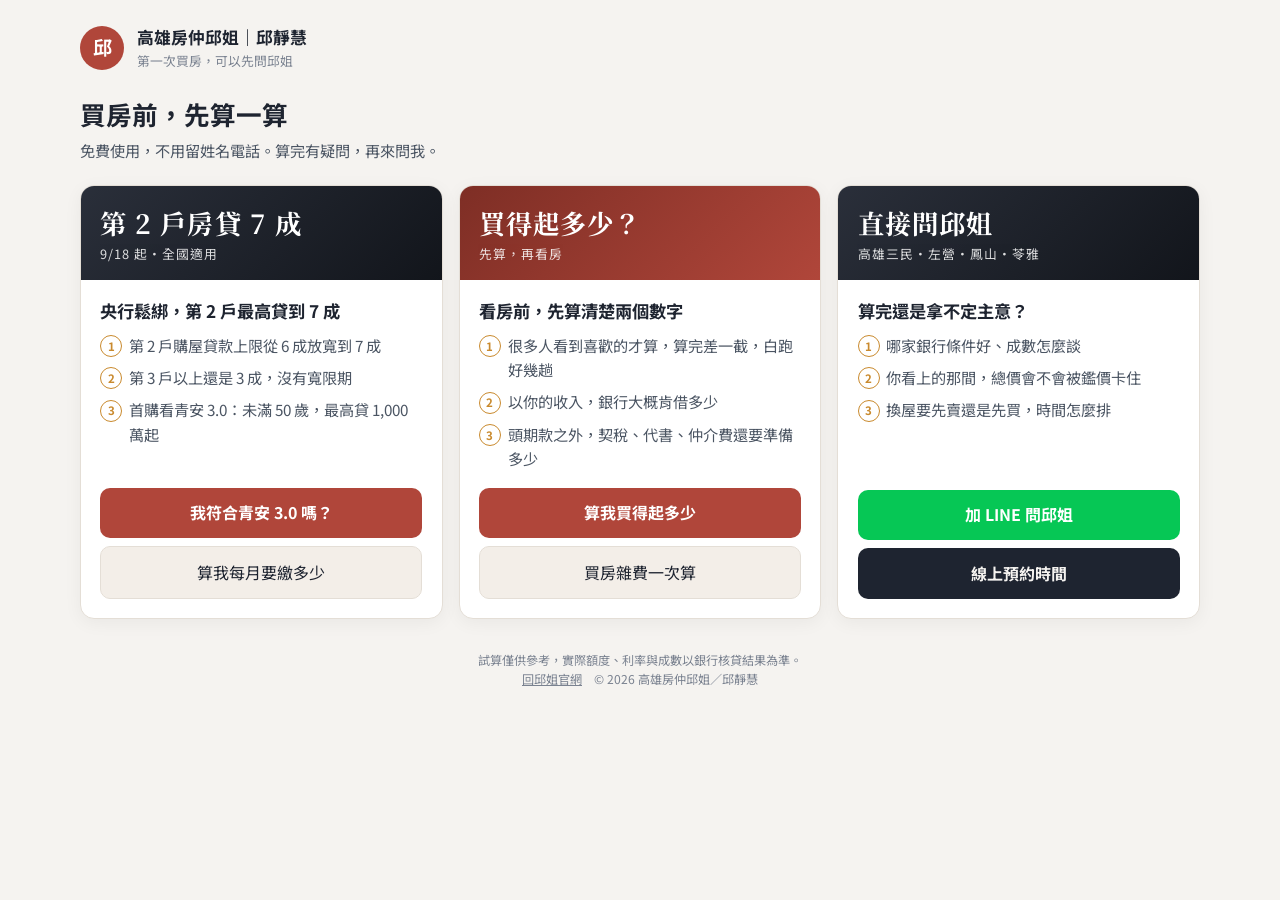
==== public/tools/index.html @ 11a91fba "上線買房試算工具：青安3.0檢測、買得起多少、買房雜費（/tools） 官網首頁加「買房試算」區塊、名片頁加入口按鈕。  Co-Authored-By: Claude Opus 5.5 <norepl" ====
<!DOCTYPE html>
<html lang="zh-Hant">
<head>
<meta charset="utf-8">
<meta name="viewport" content="width=device-width, initial-scale=1">
<title>買房試算工具｜高雄房仲邱姐</title>
<meta name="description" content="青安 3.0 資格檢測、第 2 戶房貸 7 成、買得起多少、買房雜費——高雄房仲邱姐的免費買房試算工具，不用留資料。">
<meta property="og:title" content="買房前先算一算｜高雄房仲邱姐">
<meta property="og:description" content="青安 3.0 資格、第 2 戶房貸 7 成、買得起多少、買房雜費，30 秒算給你看。">
<meta property="og:image" content="https://card-booking-zeta.vercel.app/site/og-image.png">
<link rel="preconnect" href="https://fonts.googleapis.com">
<link rel="preconnect" href="https://fonts.gstatic.com" crossorigin>
<link rel="stylesheet" href="https://fonts.googleapis.com/css2?family=Noto+Sans+TC:wght@400;500;700&family=Noto+Serif+TC:wght@700&display=swap">
<style>
  :root {
    --bg:#F5F3F0; --surface:#FFFFFF; --line:#E4DED6; --soft:#F3EEE8;
    --ink:#1E2430; --ink-mid:#4B5563; --ink-soft:#7A8290;
    --accent:#B0463A; --accent-dark:#7E2E25; --accent-ink:#FFFFFF; --num:#C98A2E;
  }
  @media (prefers-color-scheme: dark) {
    :root:not([data-theme="light"]) {
      --bg:#14161B; --surface:#1C1F26; --line:#2C3039; --soft:#2A2E37;
      --ink:#ECEEF2; --ink-mid:#B5BCC8; --ink-soft:#8A93A1;
      --accent:#E07A6C; --accent-dark:#5A2019; --accent-ink:#1A0F0D; --num:#E0AE6A;
    }
  }
  :root[data-theme="dark"] {
    --bg:#14161B; --surface:#1C1F26; --line:#2C3039; --soft:#2A2E37;
    --ink:#ECEEF2; --ink-mid:#B5BCC8; --ink-soft:#8A93A1;
    --accent:#E07A6C; --accent-dark:#5A2019; --accent-ink:#1A0F0D; --num:#E0AE6A;
  }
  * { box-sizing:border-box; }
  body { margin:0; background:var(--bg); color:var(--ink); font-family:"Noto Sans TC","Microsoft JhengHei",sans-serif; line-height:1.6; }
  .wrap { max-width:72rem; margin:0 auto; padding:1.5rem 16px 3rem; }
  header { display:flex; align-items:center; gap:.8rem; }
  .logo { width:44px; height:44px; border-radius:50%; background:var(--accent); color:var(--accent-ink);
    display:grid; place-items:center; font-weight:700; font-size:1.2rem; flex:none; text-decoration:none; }
  header a.name { font-weight:700; font-size:1.05rem; color:var(--ink); text-decoration:none; }
  header .sub { font-size:.8rem; color:var(--ink-soft); }
  h1 { font-size:1.6rem; margin:1.4rem 0 .2rem; }
  .lede { color:var(--ink-mid); margin:0 0 1.4rem; font-size:.95rem; }

  .cards { display:grid; grid-template-columns:repeat(auto-fill,minmax(270px,1fr)); gap:1rem; }
  .card { background:var(--surface); border:1px solid var(--line); border-radius:14px; overflow:hidden;
    display:flex; flex-direction:column; box-shadow:0 4px 18px rgba(0,0,0,.05); }
  .top { padding:1.3rem 1.2rem 1rem; color:#fff; background:linear-gradient(135deg,#2A2F3A,#12151B); }
  .top.red { background:linear-gradient(135deg,var(--accent-dark),#B0463A); }
  .top h2 { font-family:"Noto Serif TC",serif; font-size:1.65rem; margin:0; letter-spacing:.04em; line-height:1.3; }
  .top p { margin:.2rem 0 0; font-size:.8rem; opacity:.85; letter-spacing:.08em; }
  .body { padding:1.1rem 1.2rem .6rem; flex:1; }
  .body h3 { font-size:1.08rem; margin:0 0 .6rem; line-height:1.45; }
  .body ol { list-style:none; margin:0; padding:0; counter-reset:n; }
  .body li { counter-increment:n; position:relative; padding-left:1.8rem; margin-bottom:.5rem; font-size:.95rem; color:var(--ink-mid); }
  .body li::before { content:counter(n); position:absolute; left:0; top:.15rem; width:1.25rem; height:1.25rem;
    border:1.5px solid var(--num); color:var(--num); border-radius:50%; font-size:.72rem; display:grid; place-items:center; font-weight:700; }
  .btns { padding:0 1.2rem 1.2rem; display:flex; flex-direction:column; gap:.5rem; }
  .btn { display:block; text-align:center; text-decoration:none; font-size:1rem; padding:.78rem; border-radius:10px; }
  .btn.main { background:var(--accent); color:var(--accent-ink); font-weight:700; }
  .btn.sub { background:var(--soft); color:var(--ink); border:1px solid var(--line); }
  .btn.line { background:#06C755; color:#fff; font-weight:700; }
  .btn.tel { background:var(--ink); color:var(--bg); font-weight:700; }
  footer { text-align:center; font-size:.76rem; color:var(--ink-soft); margin-top:2rem; }
  footer a { color:inherit; }
</style>
</head>
<body>
<div class="wrap">
  <header>
    <a class="logo" href="/">邱</a>
    <div>
      <a class="name" href="/">高雄房仲邱姐｜邱靜慧</a>
      <div class="sub">第一次買房，可以先問邱姐</div>
    </div>
  </header>

  <h1>買房前，先算一算</h1>
  <p class="lede">免費使用，不用留姓名電話。算完有疑問，再來問我。</p>

  <div class="cards">
    <article class="card">
      <div class="top"><h2>第 2 戶房貸 7 成</h2><p>9/18 起・全國適用</p></div>
      <div class="body">
        <h3>央行鬆綁，第 2 戶最高貸到 7 成</h3>
        <ol>
          <li>第 2 戶購屋貸款上限從 6 成放寬到 7 成</li>
          <li>第 3 戶以上還是 3 成，沒有寬限期</li>
          <li>首購看青安 3.0：未滿 50 歲，最高貸 1,000 萬起</li>
        </ol>
      </div>
      <div class="btns">
        <a class="btn main" href="/tools/qingan">我符合青安 3.0 嗎？</a>
        <a class="btn sub" href="/tools/qingan#calc">算我每月要繳多少</a>
      </div>
    </article>

    <article class="card">
      <div class="top red"><h2>買得起多少？</h2><p>先算，再看房</p></div>
      <div class="body">
        <h3>看房前，先算清楚兩個數字</h3>
        <ol>
          <li>很多人看到喜歡的才算，算完差一截，白跑好幾趟</li>
          <li>以你的收入，銀行大概肯借多少</li>
          <li>頭期款之外，契稅、代書、仲介費還要準備多少</li>
        </ol>
      </div>
      <div class="btns">
        <a class="btn main" href="/tools/afford">算我買得起多少</a>
        <a class="btn sub" href="/tools/fees">買房雜費一次算</a>
      </div>
    </article>

    <article class="card">
      <div class="top"><h2>直接問邱姐</h2><p>高雄三民・左營・鳳山・苓雅</p></div>
      <div class="body">
        <h3>算完還是拿不定主意？</h3>
        <ol>
          <li>哪家銀行條件好、成數怎麼談</li>
          <li>你看上的那間，總價會不會被鑑價卡住</li>
          <li>換屋要先賣還是先買，時間怎麼排</li>
        </ol>
      </div>
      <div class="btns">
        <a class="btn line" href="https://line.me/R/ti/p/@530myzmv" target="_blank" rel="noopener">加 LINE 問邱姐</a>
        <a class="btn tel" href="/card/booking">線上預約時間</a>
      </div>
    </article>
  </div>

  <footer>
    試算僅供參考，實際額度、利率與成數以銀行核貸結果為準。<br>
    <a href="/">回邱姐官網</a>　© 2026 高雄房仲邱姐／邱靜慧
  </footer>
</div>
</body>
</html>
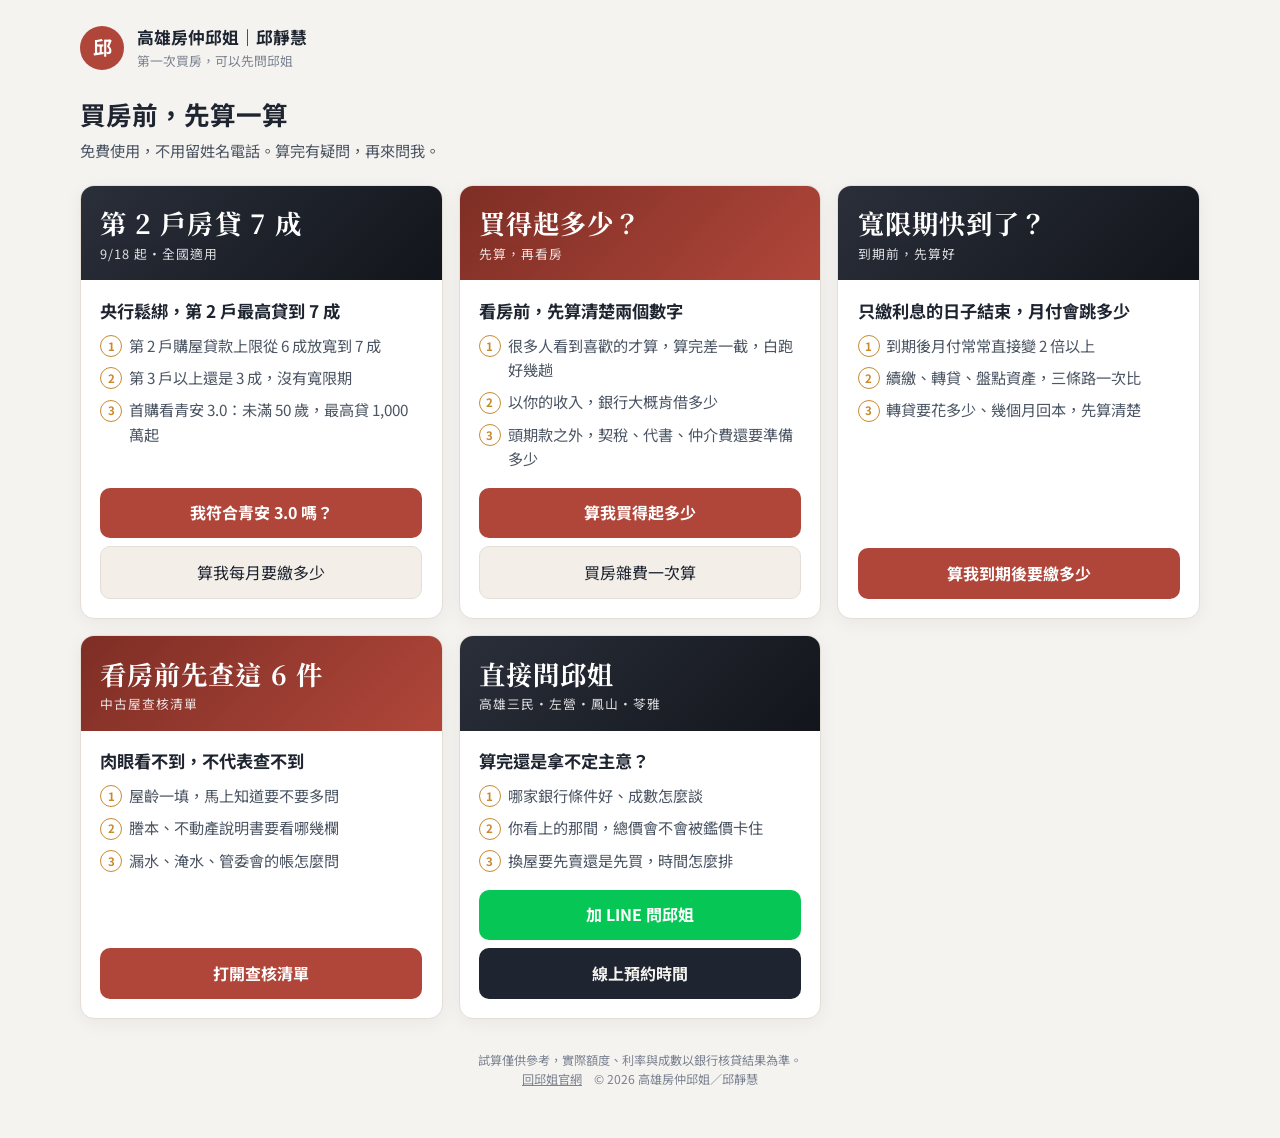
==== commit e2712c70: "新增寬限期到期試算、中古屋查核清單（/tools/grace、/tools/check） Co-Authored-By: Claude Opus 5.5 <noreply@anthropic.com>" ====
--- a/public/tools/index.html
+++ b/public/tools/index.html
@@ -110,6 +110,36 @@
     </article>
 
     <article class="card">
+      <div class="top"><h2>寬限期快到了？</h2><p>到期前，先算好</p></div>
+      <div class="body">
+        <h3>只繳利息的日子結束，月付會跳多少</h3>
+        <ol>
+          <li>到期後月付常常直接變 2 倍以上</li>
+          <li>續繳、轉貸、盤點資產，三條路一次比</li>
+          <li>轉貸要花多少、幾個月回本，先算清楚</li>
+        </ol>
+      </div>
+      <div class="btns">
+        <a class="btn main" href="/tools/grace">算我到期後要繳多少</a>
+      </div>
+    </article>
+
+    <article class="card">
+      <div class="top red"><h2>看房前先查這 6 件</h2><p>中古屋查核清單</p></div>
+      <div class="body">
+        <h3>肉眼看不到，不代表查不到</h3>
+        <ol>
+          <li>屋齡一填，馬上知道要不要多問</li>
+          <li>謄本、不動產說明書要看哪幾欄</li>
+          <li>漏水、淹水、管委會的帳怎麼問</li>
+        </ol>
+      </div>
+      <div class="btns">
+        <a class="btn main" href="/tools/check">打開查核清單</a>
+      </div>
+    </article>
+
+    <article class="card">
       <div class="top"><h2>直接問邱姐</h2><p>高雄三民・左營・鳳山・苓雅</p></div>
       <div class="body">
         <h3>算完還是拿不定主意？</h3>
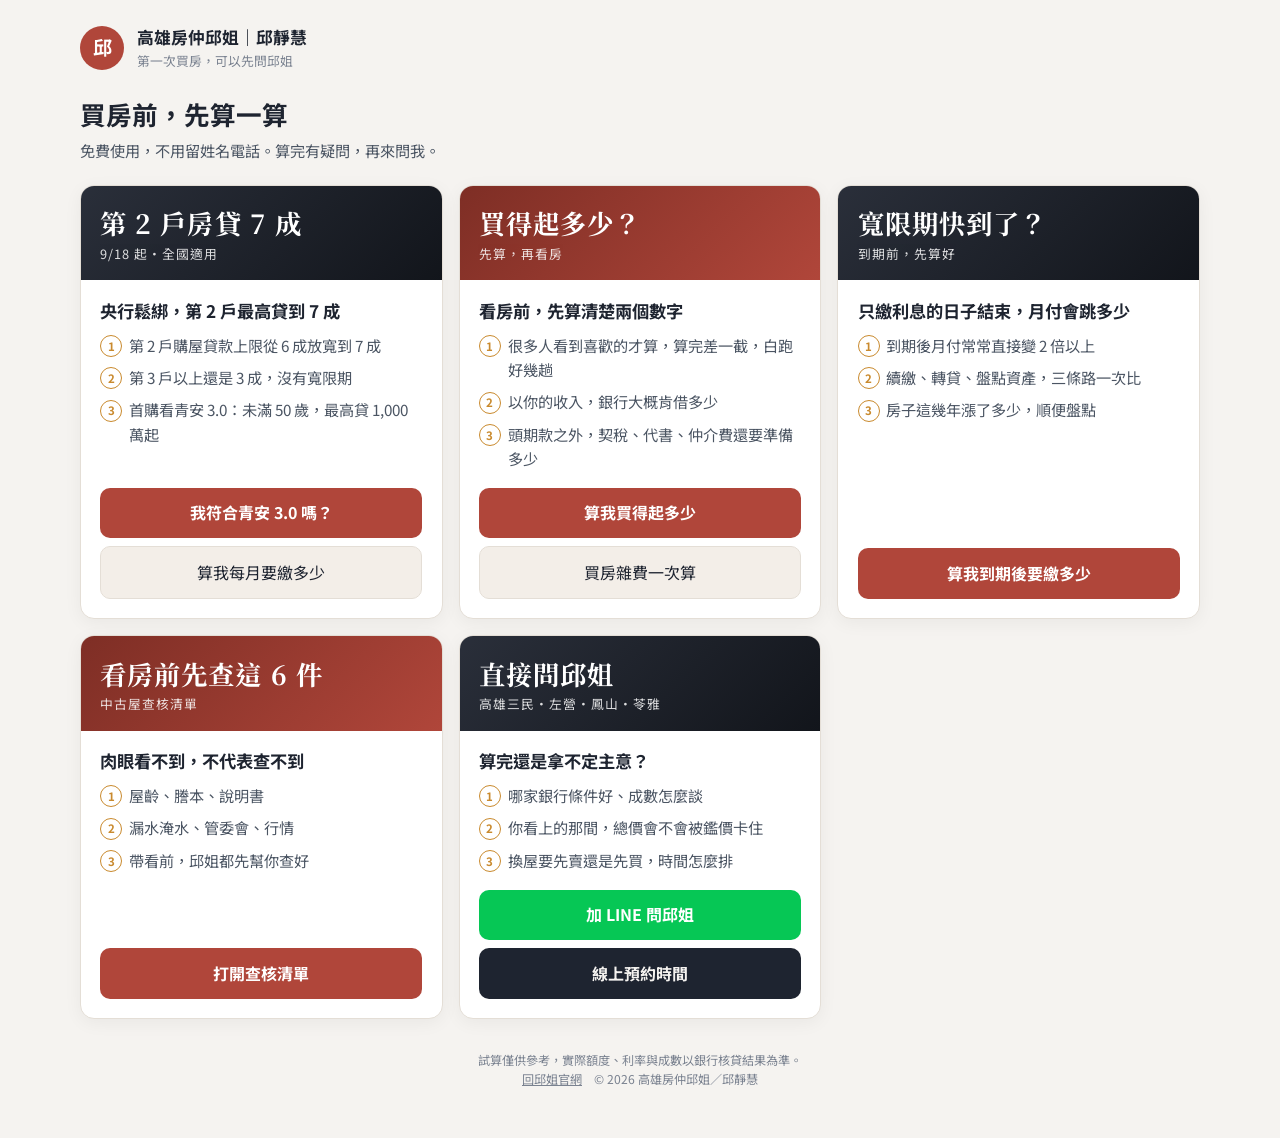
==== commit 85930da0: "後台新增「我的工具箱」：完整版試算登入後現場用；前台工具改精簡版 - /admin/tools 工具箱首頁＋/admin/tools/[slug] 完整版（含屋主實拿），未登入導去登入 - 登入頁支援" ====
--- a/public/tools/index.html
+++ b/public/tools/index.html
@@ -116,7 +116,7 @@
         <ol>
           <li>到期後月付常常直接變 2 倍以上</li>
           <li>續繳、轉貸、盤點資產，三條路一次比</li>
-          <li>轉貸要花多少、幾個月回本，先算清楚</li>
+          <li>房子這幾年漲了多少，順便盤點</li>
         </ol>
       </div>
       <div class="btns">
@@ -129,9 +129,9 @@
       <div class="body">
         <h3>肉眼看不到，不代表查不到</h3>
         <ol>
-          <li>屋齡一填，馬上知道要不要多問</li>
-          <li>謄本、不動產說明書要看哪幾欄</li>
-          <li>漏水、淹水、管委會的帳怎麼問</li>
+          <li>屋齡、謄本、說明書</li>
+          <li>漏水淹水、管委會、行情</li>
+          <li>帶看前，邱姐都先幫你查好</li>
         </ol>
       </div>
       <div class="btns">
